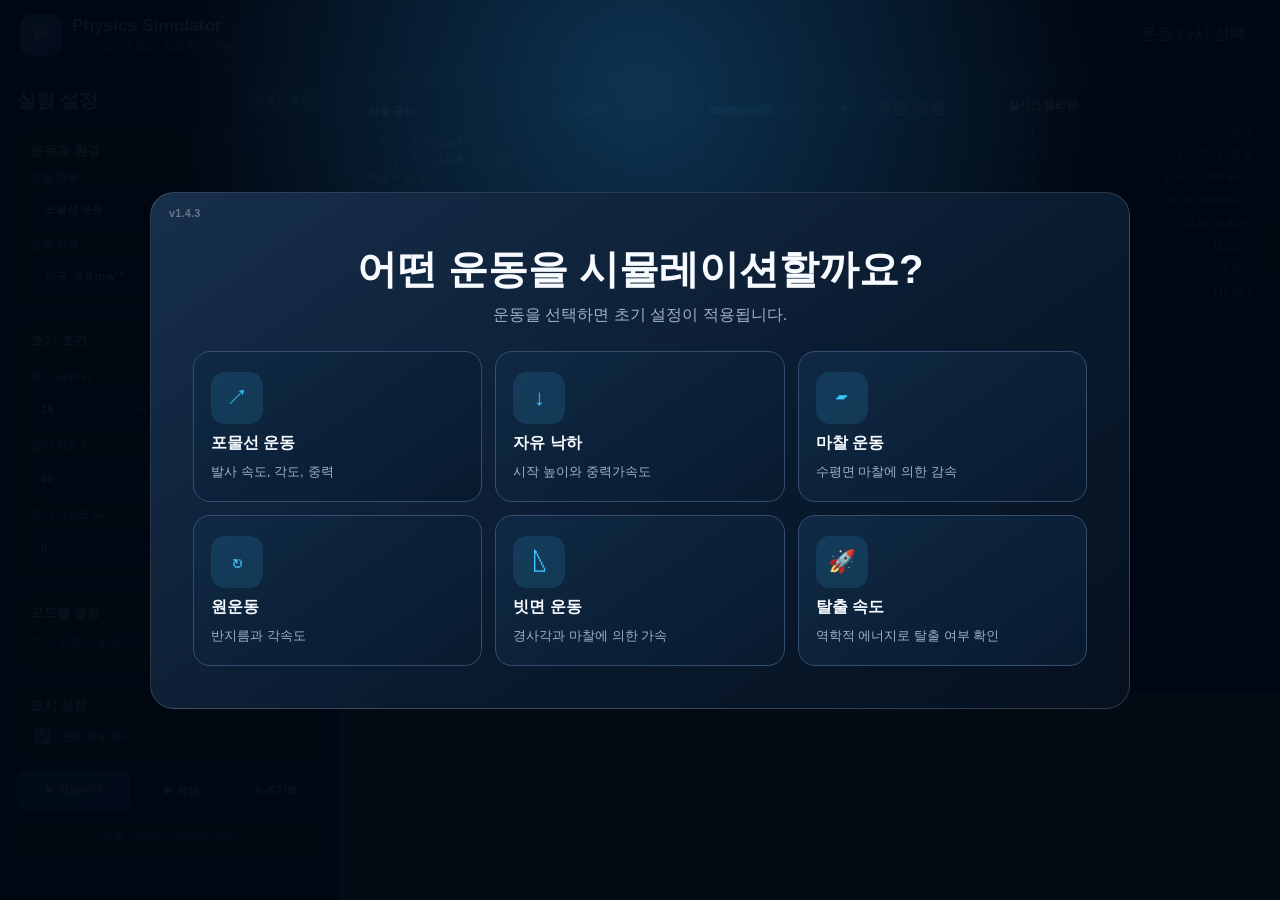
==== index .html @ 8edef36f "Rename index (1).html to index .html" ====
<!doctype html>

<html lang="ko">
<head>
  <meta charset="UTF-8">
  <meta name="viewport" content="width=device-width, initial-scale=1">
  <title>Physics Simulator</title>

  <style>
    :root {
      color-scheme: dark;
      --bg: #06101d;
      --panel: #0c1929;
      --panel2: #14263d;
      --border: #2f4868;
      --primary: #3bc8ff;
      --text: #f7fbff;
      --muted: #9fb1c5;
      --yellow: #ffda3d;
      --green: #43e6a1;
      --red: #ff667a;
    }

    * {
      box-sizing: border-box;
    }

    html,
    body {
      min-width: 320px;
      min-height: 100%;
    }

    body {
      margin: 0;
      background: var(--bg);
      color: var(--text);
      font-family:
        Pretendard,
        "Noto Sans KR",
        Arial,
        sans-serif;
    }

    button,
    input,
    select {
      font: inherit;
    }

    button {
      color: inherit;
      cursor: pointer;
    }

    header {
      min-height: 70px;
      padding: 12px 20px;
      display: flex;
      align-items: center;
      justify-content: space-between;
      gap: 14px;
      border-bottom: 1px solid var(--border);
      background: #081523;
    }

    .brand {
      display: flex;
      align-items: center;
      gap: 10px;
    }

    .logo {
      width: 42px;
      height: 42px;
      display: grid;
      place-items: center;
      border-radius: 13px;
      background: linear-gradient(140deg, var(--primary), #5366ff);
      font-size: 1.25rem;
      font-weight: 900;
    }

    .brand h1 {
      margin: 0;
      font-size: 1.08rem;
    }

    .brand p {
      margin: 3px 0 0;
      color: var(--muted);
      font-size: 0.72rem;
    }

    .header-button,
    .tool-button,
    .action-button {
      border: 1px solid var(--border);
      border-radius: 9px;
      background: var(--panel2);
    }

    .header-button {
      min-height: 38px;
      padding: 0 13px;
    }

    button:hover {
      border-color: var(--primary);
      background: #1b3858;
    }

    .app {
      height: calc(100vh - 70px);
      min-height: 650px;
      display: grid;
      grid-template-columns: 340px minmax(0, 1fr);
    }

    aside {
      padding: 17px;
      overflow-y: auto;
      border-right: 1px solid var(--border);
      background: #091625;
    }

    .panel-title {
      display: flex;
      align-items: center;
      justify-content: space-between;
      gap: 10px;
      margin-bottom: 13px;
    }

    .panel-title h2 {
      margin: 0;
      font-size: 1.2rem;
    }

    #modeBadge {
      padding: 6px 9px;
      border: 1px solid rgb(59 200 255 / 30%);
      border-radius: 999px;
      background: rgb(59 200 255 / 12%);
      color: #83dfff;
      font-size: 0.67rem;
    }

    .control-card {
      margin-bottom: 9px;
      padding: 13px;
      border: 1px solid var(--border);
      border-radius: 12px;
      background: var(--panel);
    }

    .control-card h3 {
      margin: 0 0 10px;
      font-size: 0.82rem;
    }

    label {
      margin-top: 9px;
      display: grid;
      gap: 5px;
      color: var(--muted);
      font-size: 0.7rem;
      font-weight: 600;
    }

    input,
    select {
      width: 100%;
      height: 38px;
      padding: 0 9px;
      border: 1px solid var(--border);
      border-radius: 8px;
      outline: 0;
      background: #06121f;
      color: var(--text);
    }

    input:focus,
    select:focus {
      border-color: var(--primary);
    }

    .input-unit {
      display: grid;
      grid-template-columns: minmax(0, 1fr) auto;
      align-items: center;
      overflow: hidden;
      border: 1px solid var(--border);
      border-radius: 8px;
      background: #06121f;
    }

    .input-unit input {
      min-width: 0;
      border: 0;
      border-radius: 0;
    }

    .input-unit span {
      padding-right: 8px;
      color: #748a9f;
      font-size: 0.61rem;
      white-space: nowrap;
    }

    .two-columns {
      display: grid;
      grid-template-columns: 1fr 1fr;
      gap: 7px;
    }

    .check-label {
      display: flex;
      align-items: center;
      gap: 7px;
    }

    .check-label input {
      width: 16px;
      height: 16px;
      accent-color: var(--primary);
    }

    .mode-settings {
      display: none;
    }

    .mode-settings.active {
      display: block;
    }

    .actions {
      display: grid;
      grid-template-columns: 1.25fr 1fr 1fr;
      gap: 6px;
    }

    .action-button {
      min-height: 41px;
      font-size: 0.7rem;
      font-weight: 700;
    }

    .primary {
      border-color: #087fbe;
      background: linear-gradient(135deg, #087fbe, #176fd0);
    }

    #message {
      min-height: 37px;
      margin: 9px 0 0;
      padding: 9px;
      border-radius: 8px;
      background: rgb(255 255 255 / 4%);
      color: var(--muted);
      text-align: center;
      font-size: 0.67rem;
      line-height: 1.45;
    }

    #energyStatus {
      margin-top: 8px;
      padding: 8px;
      border-radius: 8px;
      text-align: center;
      font-size: 0.68rem;
      font-weight: 700;
      display: none;
    }

    #energyStatus.escape {
      display: block;
      color: #43e6a1;
      background: rgb(67 230 161 / 10%);
      border: 1px solid rgb(67 230 161 / 20%);
    }

    #energyStatus.bound {
      display: block;
      color: #ff667a;
      background: rgb(255 102 122 / 10%);
      border: 1px solid rgb(255 102 122 / 20%);
    }

    #energyStatus.minimum {
      display: block;
      color: #ffda3d;
      background: rgb(255 218 61 / 10%);
      border: 1px solid rgb(255 218 61 / 20%);
    }

    .simulation {
      position: relative;
      min-width: 0;
      min-height: 650px;
      overflow: hidden;
      background: #020811;
    }

    #canvas {
      position: absolute;
      inset: 0;
      display: block;
      width: 100%;
      height: 100%;
    }

    .tools {
      position: absolute;
      z-index: 5;
      top: 15px;
      left: 50%;
      padding: 5px;
      display: flex;
      gap: 5px;
      transform: translateX(-50%);
      border: 1px solid rgb(255 255 255 / 12%);
      border-radius: 11px;
      background: rgb(7 19 34 / 84%);
    }

    .tool-button {
      min-width: 37px;
      height: 34px;
      padding: 0 9px;
    }

    .tools input[type="range"] {
      width: 110px;
      height: 34px;
      padding: 0;
      accent-color: var(--primary);
      background: transparent;
      border: 0;
    }

    .overlay {
      position: absolute;
      z-index: 4;
      top: 15px;
      width: 270px;
      max-height: calc(100% - 80px);
      padding: 12px;
      overflow-y: auto;
      border: 1px solid rgb(255 255 255 / 12%);
      border-radius: 12px;
      background: rgb(5 14 27 / 80%);
      backdrop-filter: blur(9px);
    }

    .formula-card {
      left: 15px;
      color: #ffe36c;
    }

    .info-card {
      right: 15px;
    }

    .overlay-title {
      margin-bottom: 9px;
      display: flex;
      justify-content: space-between;
      align-items: center;
      gap: 8px;
      color: white;
      font-size: 0.7rem;
    }

    .overlay-title button {
      min-height: 27px;
      padding: 3px 7px;
      border: 1px solid var(--border);
      border-radius: 7px;
      background: var(--panel2);
      color: white;
      font-size: 0.61rem;
    }

    #formulaText {
      margin: 0;
      white-space: pre-wrap;
      font: 0.66rem/1.65 Consolas, monospace;
    }

    .physics-row {
      padding: 4px 0;
      display: grid;
      grid-template-columns: minmax(70px, 1fr) auto;
      gap: 8px;
      border-bottom: 1px solid rgb(255 255 255 / 6%);
      font-size: 0.65rem;
    }

    .physics-name {
      color: #a8bacd;
    }

    .physics-value {
      color: #71dcff;
      text-align: right;
      white-space: nowrap;
    }

    .energy-positive {
      color: var(--green) !important;
    }

    .energy-negative {
      color: var(--red) !important;
    }

    .energy-zero {
      color: var(--yellow) !important;
    }

    .escape-help {
      margin-top: 9px;
      padding: 9px;
      border-radius: 8px;
      background: rgb(59 200 255 / 7%);
      color: var(--muted);
      font-size: 0.64rem;
      line-height: 1.55;
    }

    .escape-help strong {
      color: #83dfff;
    }

    /* 운동 선택 모달 */

    .modal {
      position: fixed;
      z-index: 999999;
      inset: 0;
      padding: 20px;
      display: grid;
      place-items: center;
      background:
        radial-gradient(circle at 50% 10%, rgb(33 119 177 / 40%), transparent 45%),
        rgb(2 8 18 / 96%);
    }

    .modal.hidden {
      display: none;
    }

    .mode-dialog {
      position: relative;
      width: min(980px, 96vw);
      max-height: 92vh;
      padding: clamp(24px, 4vw, 42px);
      overflow-y: auto;
      border: 1px solid rgb(255 255 255 / 15%);
      border-radius: 24px;
      background: linear-gradient(145deg, #172f4b, #091a2e 60%, #06111f);
    }

    .version-badge {
      position: absolute;
      top: 14px;
      left: 18px;
      color: rgb(255 255 255 / 35%);
      font-size: 0.68rem;
      font-weight: 600;
      letter-spacing: 0.02em;
      pointer-events: none;
    }

    .mode-dialog h2 {
      margin: 7px 0 8px;
      text-align: center;
      font-size: clamp(1.6rem, 4vw, 2.5rem);
    }

    .mode-dialog > p {
      margin: 0 0 25px;
      color: var(--muted);
      text-align: center;
    }

    .mode-grid {
      display: grid;
      grid-template-columns: repeat(3, minmax(0, 1fr));
      gap: 13px;
    }

    .mode-button {
      min-height: 145px;
      padding: 20px 17px;
      display: flex;
      flex-direction: column;
      align-items: flex-start;
      justify-content: center;
      gap: 9px;
      border: 1px solid #354e6f;
      border-radius: 17px;
      background: linear-gradient(145deg, #102944, #081a2e);
      text-align: left;
    }

    .mode-button:hover {
      transform: translateY(-4px);
      border-color: var(--primary);
      background: #164569;
    }

    .mode-button span {
      width: 52px;
      height: 52px;
      display: grid;
      place-items: center;
      border-radius: 14px;
      background: rgb(59 200 255 / 13%);
      color: var(--primary);
      font-size: 1.4rem;
    }

    .mode-button small {
      color: var(--muted);
    }

    /* 공식 설명 모달 */

    .formula-dialog {
      width: min(650px, 96vw);
      max-height: 90vh;
      padding: 22px;
      overflow-y: auto;
      border: 1px solid var(--border);
      border-radius: 18px;
      background: #0b192b;
    }

    .dialog-heading {
      display: flex;
      justify-content: space-between;
      gap: 12px;
    }

    .dialog-heading h2 {
      margin: 0;
    }

    .close-button {
      width: 37px;
      height: 37px;
      border: 1px solid var(--border);
      border-radius: 9px;
      background: var(--panel2);
    }

    #formulaDescription {
      margin-top: 16px;
      color: #d7e3f1;
      line-height: 1.75;
    }

    #formulaDescription pre {
      padding: 12px;
      border-radius: 9px;
      background: #06121f;
      color: #ffe36c;
      white-space: pre-wrap;
    }

    @media (max-width: 850px) {
      .app {
        grid-template-columns: 300px minmax(0, 1fr);
      }

      .overlay {
        width: 215px;
      }
    }

    @media (max-width: 700px) {
      body {
        overflow: auto;
      }

      .app {
        height: auto;
        display: flex;
        flex-direction: column;
      }

      .simulation {
        order: 1;
        height: 62vh;
        min-height: 500px;
      }

      aside {
        order: 2;
        overflow: visible;
        border-top: 1px solid var(--border);
        border-right: 0;
      }

      .overlay {
        top: auto;
        bottom: 8px;
        width: calc(50% - 10px);
        max-height: 180px;
        padding: 8px;
      }

      .formula-card {
        left: 5px;
      }

      .info-card {
        right: 5px;
      }

      .mode-grid {
        grid-template-columns: 1fr 1fr;
        gap: 8px;
      }

      .mode-button {
        min-height: 120px;
      }
    }
  </style>


<script>
/* v1.4.2.1: keep escape-velocity initial speed controls synchronized with the simulation */
(function () {
  function syncEscapeInitialSpeed() {
    const selectors = [
      '#escapeInitialSpeed', '#initialSpeed', '#escape-speed',
      '[name="escapeInitialSpeed"]', '[name="initialSpeed"]'
    ];
    let el = null;
    for (const s of selectors) {
      el = document.querySelector(s);
      if (el) break;
    }
    if (!el) return;

    const value = Number(el.value);
    if (!Number.isFinite(value)) return;

    // Update common global/state variable names used by the simulator.
    if (typeof window.initialSpeed !== 'undefined') window.initialSpeed = value;
    if (typeof window.escapeInitialSpeed !== 'undefined') window.escapeInitialSpeed = value;
    if (typeof window.v0 !== 'undefined') window.v0 = value;
    if (typeof window.initialVelocity !== 'undefined') window.initialVelocity = value;

    // Update matching output labels.
    document.querySelectorAll(
      '#escapeInitialSpeedValue, #initialSpeedValue, [data-for="escapeInitialSpeed"], [data-for="initialSpeed"]'
    ).forEach(out => out.textContent = value);
  }

  document.addEventListener('DOMContentLoaded', function () {
    document.querySelectorAll(
      '#escapeInitialSpeed, #initialSpeed, #escape-speed, [name="escapeInitialSpeed"], [name="initialSpeed"]'
    ).forEach(el => {
      el.addEventListener('input', syncEscapeInitialSpeed);
      el.addEventListener('change', syncEscapeInitialSpeed);
    });
    syncEscapeInitialSpeed();
  });
})();
</script>

</head>

<body>

  <!-- 운동 선택 -->

  <div id="modeModal" class="modal">
    <section class="mode-dialog">
      <span class="version-badge">v1.4.3</span>


  <h2>어떤 운동을 시뮬레이션할까요?</h2>
  <p>운동을 선택하면 초기 설정이 적용됩니다.</p>

  <div class="mode-grid">
    <button class="mode-button" type="button" data-mode="projectile">
      <span>↗</span>
      <strong>포물선 운동</strong>
      <small>발사 속도, 각도, 중력</small>
    </button>

    <button class="mode-button" type="button" data-mode="freefall">
      <span>↓</span>
      <strong>자유 낙하</strong>
      <small>시작 높이와 중력가속도</small>
    </button>

    <button class="mode-button" type="button" data-mode="friction">
      <span>▰</span>
      <strong>마찰 운동</strong>
      <small>수평면 마찰에 의한 감속</small>
    </button>

    <button class="mode-button" type="button" data-mode="circular">
      <span>↻</span>
      <strong>원운동</strong>
      <small>반지름과 각속도</small>
    </button>

    <button class="mode-button" type="button" data-mode="incline">
      <span>◺</span>
      <strong>빗면 운동</strong>
      <small>경사각과 마찰에 의한 가속</small>
    </button>

    <button class="mode-button" type="button" data-mode="escape">
      <span>🚀</span>
      <strong>탈출 속도</strong>
      <small>역학적 에너지로 탈출 여부 확인</small>
    </button>
  </div>
</section>


  </div>

  <!-- 공식 설명 -->

  <div id="formulaModal" class="modal hidden">
    <section class="formula-dialog">
      <div class="dialog-heading">
        <h2 id="formulaTitle">공식 설명</h2>
        <button id="closeFormula" class="close-button" type="button">×</button>
      </div>


  <div id="formulaDescription"></div>
</section>


  </div>

  <header>
    <div class="brand">
      <div class="logo">P</div>
      <div>
        <h1>Physics Simulator</h1>
        <p>인터랙티브 물리 실험실 · v1.4.3</p>
      </div>
    </div>


<button id="openMode" class="header-button" type="button">
  운동 다시 선택
</button>


  </header>

  <main class="app">


<aside>

  <div class="panel-title">
    <h2>실험 설정</h2>
    <span id="modeBadge">포물선 운동</span>
  </div>

  <!-- 운동과 환경 -->
  <section class="control-card">
    <h3>운동과 환경</h3>

    <label>
      운동 종류
      <select id="mode">
        <option value="projectile">포물선 운동</option>
        <option value="freefall">자유 낙하</option>
        <option value="friction">마찰 운동</option>
        <option value="circular">원운동</option>
        <option value="incline">빗면 운동</option>
        <option value="escape">탈출 속도</option>
      </select>
    </label>

    <label>
      중력 환경
      <select id="gravity">
        <option value="9.8">지구 · 9.8 m·s⁻²</option>
        <option value="1.62">달 · 1.62 m·s⁻²</option>
        <option value="3.72">화성 · 3.72 m·s⁻²</option>
        <option value="0">무중력 · 0 m·s⁻²</option>
      </select>
    </label>
  </section>

  <!-- 초기 조건 -->
  <section class="control-card">
    <h3>초기 조건</h3>

    <div class="two-columns">

      <label>
        초기 속력 v₀
        <div class="input-unit">
          <input id="speed" type="number" value="15" step="0.1">
          <span>m·s⁻¹</span>
        </div>
      </label>

      <label>
        질량 m
        <div class="input-unit">
          <input id="mass" type="number" value="1" min="0.01" step="0.1">
          <span>kg</span>
        </div>
      </label>

    </div>

    <label>
      발사 각도 θ
      <div class="input-unit">
        <input id="angle" type="number" value="60" step="1">
        <span>°</span>
      </div>
    </label>

    <div class="two-columns">

      <label>
        추가 가속도 aₓ
        <div class="input-unit">
          <input id="accelerationX" type="number" value="0" step="0.1">
          <span>m·s⁻²</span>
        </div>
      </label>

      <label>
        추가 가속도 aᵧ
        <div class="input-unit">
          <input id="accelerationY" type="number" value="0" step="0.1">
          <span>m·s⁻²</span>
        </div>
      </label>

    </div>
  </section>

  <!-- 모드별 설정 -->
  <section class="control-card">
    <h3>모드별 설정</h3>

    <div id="freefallSettings" class="mode-settings">

      <label>
        시작 높이 h₀
        <div class="input-unit">
          <input id="freefallHeight" type="number" value="25" min="1" step="1">
          <span>m</span>
        </div>
      </label>

    </div>

    <div id="frictionSettings" class="mode-settings">

      <label>
        운동마찰계수 μₖ
        <input id="frictionCoefficient" type="number" value="0.3" min="0" step="0.01">
      </label>

    </div>

    <div id="circularSettings" class="mode-settings">

      <label>
        반지름 r
        <div class="input-unit">
          <input id="radius" type="number" value="10" min="1" step="0.5">
          <span>m</span>
        </div>
      </label>

      <label>
        각속도 ω
        <div class="input-unit">
          <input id="angularVelocity" type="number" value="1" step="0.1">
          <span>rad·s⁻¹</span>
        </div>
      </label>

    </div>

    <div id="inclineSettings" class="mode-settings">

      <label>
        경사각 φ
        <div class="input-unit">
          <input id="inclineAngle" type="number" value="30" min="0" max="89" step="1">
          <span>°</span>
        </div>
      </label>

      <label>
        정지/운동마찰계수 μ
        <input id="inclineFriction" type="number" value="0.2" min="0" step="0.01">
      </label>

    </div>

    <div id="escapeSettings" class="mode-settings">

      <label>
        표면 중력가속도 g₀
        <div class="input-unit">
          <input id="planetGravity" type="number" value="9.8" min="0.01" step="0.1">
          <span>m·s⁻²</span>
        </div>
      </label>

      <label>
        천체 반지름 R
        <div class="input-unit">
          <input id="planetRadius" type="number" value="35" min="1" step="0.5">
          <span>m</span>
        </div>
      </label>

      <label class="check-label">
        <input id="useEscapeSpeed" type="checkbox" checked>
        계산된 탈출 속도로 발사
      </label>

      <label>
        시점
        <select id="escapeView">
          <option value="planet">행성 고정 (물체가 움직입니다)</option>
          <option value="object">물체 고정 (행성이 움직입니다)</option>
        </select>
      </label>

      <div class="escape-help">
        <strong>탈출 조건</strong><br>
        E = K + U<br>
        E &gt; 0 : 탈출<br>
        E = 0 : 최소 탈출 조건<br>
        E &lt; 0 : 다시 행성으로 낙하
      </div>

    </div>

    <p id="noExtraSettings" style="color:var(--muted);font-size:.72rem;">
      추가 설정이 필요하지 않습니다.
    </p>
  </section>

  <!-- 에너지 상태 -->
  <div id="energyStatus"></div>

  <!-- 표시 설정 -->
  <section class="control-card">
    <h3>표시 설정</h3>

    <label class="check-label">
      <input id="showTrail" type="checkbox" checked>
      운동 경로 표시
    </label>
  </section>

  <!-- 버튼 -->
  <div class="actions">

    <button id="start" class="action-button primary" type="button">
      ▶ 처음부터
    </button>

    <button id="playPause" class="action-button" type="button">
      ▶ 재생
    </button>

    <button id="reset" class="action-button" type="button">
      ↻ 초기화
    </button>

  </div>

  <p id="message">
    운동을 선택하고 실행해 주세요.
  </p>

</aside>

<!-- 시뮬레이션 -->
<section id="simulation" class="simulation">

  <canvas id="canvas"></canvas>

  <div class="tools">

    <button id="zoomOut" class="tool-button" type="button">
      −
    </button>

    <input
      id="zoomSlider"
      type="range"
      min="0"
      max="100"
      value="50"
      step="0.1"
    >

    <button id="zoomIn" class="tool-button" type="button">
      ＋
    </button>

    <button id="fitView" class="tool-button" type="button">
      화면 맞춤
    </button>

  </div>

  <div class="overlay formula-card">

    <div class="overlay-title">
      <strong>적용 공식</strong>

      <button id="showFormula" type="button">
        공식 설명
      </button>
    </div>

    <pre id="formulaText"></pre>

  </div>

  <div class="overlay info-card">

    <div class="overlay-title">
      <strong>실시간 물리량</strong>
    </div>

    <div id="physicsInfo"></div>

  </div>

</section>


  </main>

  <script>
    "use strict";

    const MODES = {

      projectile: {
        name: "포물선 운동",
        speed: 15,
        angle: 60,

        formula:
`x = x₀ + v₀cosθ·t
y = y₀ + v₀sinθ·t − ½gt²
F⃗g = m g⃗`,

        explanation:
          "수평 방향에는 사용자가 추가한 가속도 aₓ가 작용하고, " +
          "수직 방향에는 중력가속도 −g와 추가 가속도 aᵧ가 작용합니다."
      },

      freefall: {
        name: "자유 낙하",
        speed: 0,
        angle: 270,

        formula:
`vᵧ = v₀ᵧ − gt
y = y₀ + v₀ᵧt − ½gt²`,

        explanation:
          "물체가 중력의 영향으로 수직 낙하합니다. " +
          "공기저항을 무시하면 질량과 관계없이 같은 중력가속도를 갖습니다."
      },

      friction: {
        name: "마찰 운동",
        speed: 15,
        angle: 0,

        formula:
`fₖ = μₖN = μₖmg
aₓ = −μₖg·sgn(vₓ)`,

        explanation:
          "운동마찰력은 수직항력 N에 비례하며 물체의 운동 방향과 반대로 작용합니다."
      },

      circular: {
        name: "원운동",
        speed: 10,
        angle: 0,

        formula:
`v = rω
a꜀ = rω² = v²/r
F꜀ = mrω²`,

        explanation:
          "속력은 일정하지만 속도 방향이 계속 변하므로 " +
          "원의 중심을 향하는 구심가속도와 구심력이 존재합니다."
      },

      incline: {
        name: "빗면 운동",
        speed: 0,
        angle: 0,

        formula:
`a = g sinφ − μg cosφ
N = mg cosφ
fₖ = μN`,

        explanation:
          "빗면에 놓인 물체는 중력의 빗면 방향 성분에 의해 가속되고, " +
          "마찰력은 운동 방향과 반대로 작용합니다."
      },

      escape: {
        name: "탈출 속도",
        speed: 26.19,
        angle: 90,

        formula:
`v_escape = √(2g₀R)
U = −GMm/r
E = K + U

E > 0  → 탈출
E = 0  → 최소 탈출
E < 0  → 탈출 불가`,

        explanation:
          "탈출 여부는 역학적 에너지 E = K + U로 판단합니다. " +
          "천체 표면에서 U = −g₀Rm이고, " +
          "탈출 속도는 E = 0이 되는 최소 속력입니다. " +
          "따라서 발사 속력이 탈출 속도보다 작으면 E < 0이 되어 " +
          "물체는 최고점에 도달한 뒤 다시 천체로 떨어집니다."
      }

    };

    const get = (id) => document.getElementById(id);

    const modeModal = get("modeModal");
    const formulaModal = get("formulaModal");

    const modeSelect = get("mode");
    const modeBadge = get("modeBadge");

    const speedInput = get("speed");
    const massInput = get("mass");
    const angleInput = get("angle");

    const accelerationXInput = get("accelerationX");
    const accelerationYInput = get("accelerationY");

    const gravitySelect = get("gravity");

    const freefallHeightInput = get("freefallHeight");
    const frictionInput = get("frictionCoefficient");

    const radiusInput = get("radius");
    const angularVelocityInput = get("angularVelocity");

    const inclineAngleInput = get("inclineAngle");
    const inclineFrictionInput = get("inclineFriction");

    const planetGravityInput = get("planetGravity");
    const planetRadiusInput = get("planetRadius");

    const useEscapeSpeedInput = get("useEscapeSpeed");
    const escapeViewSelect = get("escapeView");

    const zoomSlider = get("zoomSlider");
    const showTrailInput = get("showTrail");

    const startButton = get("start");
    const playPauseButton = get("playPause");
    const resetButton = get("reset");

    const message = get("message");
    const energyStatus = get("energyStatus");

    const formulaText = get("formulaText");
    const physicsInfo = get("physicsInfo");

    const simulation = get("simulation");
    const canvas = get("canvas");
    const context = canvas.getContext("2d");

    let running = false;

    let elapsed = 0;

    let x = 0;
    let y = 0;

    let velocityX = 0;
    let velocityY = 0;

    let accelerationX = 0;
    let accelerationY = 0;

    let circularAngle = 0;

    let trail = [];

    let zoom = 1;

    let cameraX = 0;
    let cameraY = 0;

    let previousTime = performance.now();

    let inclineDistance = 0;
    let inclineVelocity = 0;

    const MIN_ZOOM = 0.02;
    const MAX_ZOOM = 50;

    const ENERGY_EPSILON = 0.05;

    // 탈출 판정의 기준이 되는 초기 역학적 에너지.
    // 수치 적분 오차 때문에 E<0 물체가 장시간 후 E>0으로
    // 잘못 판정되는 것을 막습니다.
    let escapeInitialEnergy = null;


    function numberValue(input, fallback = 0) {
      const value = Number(input.value);

      return Number.isFinite(value)
        ? value
        : fallback;
    }


    function currentMode() {
      return MODES[modeSelect.value];
    }


    /*
      탈출 속도

      v_escape = √(2g₀R)
    */
    function computeEscapeSpeed() {

      const surfaceGravity =
        Math.max(
          numberValue(planetGravityInput, 9.8),
          0.0001
        );

      const planetRadius =
        Math.max(
          numberValue(planetRadiusInput, 35),
          1
        );

      return Math.sqrt(
        2 * surfaceGravity * planetRadius
      );
    }


    /*
      탈출 모드의 중력 퍼텐셜 에너지

      GM = g₀R²

      U = -GMm/r

        = -g₀R²m/r
    */
    function computeEscapePotentialEnergy() {

      const mass =
        Math.max(
          numberValue(massInput, 1),
          0.01
        );

      const surfaceGravity =
        Math.max(
          numberValue(planetGravityInput, 9.8),
          0.0001
        );

      const planetRadius =
        Math.max(
          numberValue(planetRadiusInput, 35),
          1
        );

      const distanceFromCenter =
        Math.max(
          Math.hypot(x, y),
          0.0001
        );

      return (
        -surfaceGravity *
        planetRadius *
        planetRadius *
        mass /
        distanceFromCenter
      );
    }


    /*
      탈출 모드의 역학적 에너지

      E = K + U
    */
    function computeEscapeMechanicalEnergy() {

      const mass =
        Math.max(
          numberValue(massInput, 1),
          0.01
        );

      const speed =
        Math.hypot(
          velocityX,
          velocityY
        );

      const kineticEnergy =
        0.5 * mass * speed * speed;

      const potentialEnergy =
        computeEscapePotentialEnergy();

      return kineticEnergy + potentialEnergy;
    }


    function updateEnergyStatus() {

      if (modeSelect.value !== "escape") {

        energyStatus.className = "";
        energyStatus.textContent = "";

        return;
      }

      const energy =
        computeEscapeMechanicalEnergy();

      if (energy > ENERGY_EPSILON) {

        energyStatus.className = "escape";

        energyStatus.textContent =
          "E > 0 · 탈출 가능";

      } else if (energy < -ENERGY_EPSILON) {

        energyStatus.className = "bound";

        energyStatus.textContent =
          "E < 0 · 중력에 묶임";

      } else {

        energyStatus.className = "minimum";

        energyStatus.textContent =
          "E ≈ 0 · 최소 탈출 조건";
      }
    }


    function updateModeInterface() {

      const mode = modeSelect.value;
      const data = currentMode();

      modeBadge.textContent = data.name;

      formulaText.textContent = data.formula;

      get("freefallSettings")
        .classList
        .toggle(
          "active",
          mode === "freefall"
        );

      get("frictionSettings")
        .classList
        .toggle(
          "active",
          mode === "friction"
        );

      get("circularSettings")
        .classList
        .toggle(
          "active",
          mode === "circular"
        );

      get("inclineSettings")
        .classList
        .toggle(
          "active",
          mode === "incline"
        );

      get("escapeSettings")
        .classList
        .toggle(
          "active",
          mode === "escape"
        );

      get("noExtraSettings").style.display =
        mode === "projectile"
          ? "block"
          : "none";

      updateEnergyStatus();
    }


    function selectMode(mode) {

      if (!MODES[mode]) {
        return;
      }

      modeSelect.value = mode;

      speedInput.value =
        MODES[mode].speed;

      angleInput.value =
        MODES[mode].angle;

      updateModeInterface();

      resetSimulation(true);

      modeModal.classList.add("hidden");

      message.textContent =
        `${MODES[mode].name} 모드가 선택되었습니다.`;
    }


    function resizeCanvas() {

      const rectangle =
        simulation.getBoundingClientRect();

      const ratio =
        Math.min(
          window.devicePixelRatio || 1,
          2
        );

      canvas.width =
        Math.max(
          1,
          Math.round(rectangle.width * ratio)
        );

      canvas.height =
        Math.max(
          1,
          Math.round(rectangle.height * ratio)
        );

      canvas.style.width =
        `${rectangle.width}px`;

      canvas.style.height =
        `${rectangle.height}px`;

      context.setTransform(
        ratio,
        0,
        0,
        ratio,
        0,
        0
      );
    }


    function autoFitEscapeZoom() {

      const planetRadius =
        Math.max(
          numberValue(planetRadiusInput, 35),
          1
        );

      const baseScale =
        Math.max(
          5,
          simulation.clientWidth / 80
        );

      const desiredScreenRadius =
        Math.min(
          simulation.clientWidth,
          simulation.clientHeight
        ) * 0.32;

      return Math.min(
        Math.max(
          desiredScreenRadius /
          (planetRadius * baseScale),
          MIN_ZOOM
        ),
        MAX_ZOOM
      );
    }


    function setZoom(nextZoom) {

      zoom =
        Math.min(
          Math.max(
            nextZoom,
            MIN_ZOOM
          ),
          MAX_ZOOM
        );

      const t =
        Math.log(
          zoom / MIN_ZOOM
        ) /
        Math.log(
          MAX_ZOOM / MIN_ZOOM
        );

      zoomSlider.value =
        (
          Math.min(
            Math.max(t, 0),
            1
          ) * 100
        ).toFixed(1);
    }


    function updateCamera() {

      const mode =
        modeSelect.value;

      if (
        mode === "escape" &&
        escapeViewSelect.value === "object"
      ) {

        cameraX = x;
        cameraY = y;

      } else {

        cameraX = 0;
        cameraY = 0;
      }
    }


    function resetSimulation(resetZoom = false) {

      running = false;

      elapsed = 0;

      trail = [];

      const mode =
        modeSelect.value;

      if (mode !== "escape") {
        escapeInitialEnergy = null;
      }

      const speed =
        numberValue(speedInput);

      const angle =
        numberValue(angleInput) *
        Math.PI / 180;

      x = -20;
      y = 1;

      velocityX =
        speed * Math.cos(angle);

      velocityY =
        speed * Math.sin(angle);

      accelerationX =
        numberValue(
          accelerationXInput
        );

      accelerationY =
        numberValue(
          accelerationYInput
        ) -
        numberValue(
          gravitySelect,
          9.8
        );


      /* 자유 낙하 */

      if (mode === "freefall") {

        x = 0;

        y =
          numberValue(
            freefallHeightInput,
            25
          );

        velocityX = 0;

        velocityY =
          -Math.abs(speed);
      }


      /* 마찰 운동 */

      if (mode === "friction") {

        x = -20;
        y = 1;

        velocityY = 0;

        accelerationY = 0;
      }


      /* 원운동 */

      if (mode === "circular") {

        const radius =
          Math.max(
            numberValue(
              radiusInput,
              10
            ),
            1
          );

        circularAngle = 0;

        x = radius;
        y = 8;
      }


      /* 빗면 */

      if (mode === "incline") {

        inclineDistance = 0;

        inclineVelocity = 0;

        x = 0;
        y = 0;
      }


      /*
        탈출 속도

        여기서 체크박스가 켜져 있으면
        자동으로 v_escape를 넣습니다.

        체크박스를 끄면 사용자가 입력한
        속도를 그대로 사용합니다.
      */

      if (mode === "escape") {

        const planetRadius =
          Math.max(
            numberValue(
              planetRadiusInput,
              35
            ),
            1
          );

        x = 0;
        y = planetRadius;

        const escapeSpeed =
          computeEscapeSpeed();

        if (
          useEscapeSpeedInput.checked
        ) {

          speedInput.value =
            escapeSpeed.toFixed(2);
        }

        const currentSpeed =
          numberValue(
            speedInput,
            escapeSpeed
          );

        const launchAngle =
          numberValue(
            angleInput,
            90
          ) *
          Math.PI / 180;

        velocityX =
          currentSpeed *
          Math.cos(launchAngle);

        velocityY =
          currentSpeed *
          Math.sin(launchAngle);

        /*
          초기 에너지에 따른 상태 표시
        */

        escapeInitialEnergy =
          computeEscapeMechanicalEnergy();

        const energy =
          escapeInitialEnergy;

        if (energy > ENERGY_EPSILON) {

          message.textContent =
            "E > 0 : 물체가 탈출합니다.";

        } else if (
          energy < -ENERGY_EPSILON
        ) {

          message.textContent =
            "E < 0 : 물체가 다시 행성으로 떨어집니다.";

        } else {

          message.textContent =
            "E ≈ 0 : 최소 탈출 조건입니다.";
        }
      }


      if (resetZoom) {

        setZoom(
          mode === "escape"
            ? autoFitEscapeZoom()
            : 1
        );
      }

      playPauseButton.textContent =
        "▶ 재생";

      updatePhysicsInfo();

      draw();
    }


    function update(deltaTime) {

      const mode =
        modeSelect.value;

      const gravity =
        numberValue(
          gravitySelect,
          9.8
        );


      /* =========================
         원운동
         ========================= */

      if (mode === "circular") {

        const radius =
          Math.max(
            numberValue(
              radiusInput,
              10
            ),
            1
          );

        const omega =
          numberValue(
            angularVelocityInput,
            1
          );

        circularAngle +=
          omega * deltaTime;

        x =
          radius *
          Math.cos(circularAngle);

        y =
          8 +
          radius *
          Math.sin(circularAngle);

        velocityX =
          -radius *
          omega *
          Math.sin(circularAngle);

        velocityY =
          radius *
          omega *
          Math.cos(circularAngle);

        accelerationX =
          -radius *
          omega *
          omega *
          Math.cos(circularAngle);

        accelerationY =
          -radius *
          omega *
          omega *
          Math.sin(circularAngle);


      /*
        =========================
        빗면 운동
        =========================
      */

      } else if (mode === "incline") {

        const inclineAngle =
          Math.max(
            0,
            Math.min(
              89,
              numberValue(
                inclineAngleInput,
                30
              )
            )
          ) *
          Math.PI / 180;

        const frictionCoefficient =
          Math.max(
            numberValue(
              inclineFrictionInput,
              0.2
            ),
            0
          );

        const gravityComponent =
          gravity *
          Math.sin(inclineAngle);

        const normalForceComponent =
          gravity *
          Math.cos(inclineAngle);

        let frictionAcceleration =
          frictionCoefficient *
          normalForceComponent;

        if (
          Math.abs(inclineVelocity) <
          0.0005
        ) {

          if (
            gravityComponent <=
            frictionAcceleration
          ) {

            inclineVelocity = 0;

            frictionAcceleration =
              gravityComponent;

          } else {

            frictionAcceleration =
              frictionCoefficient *
              normalForceComponent;
          }

        } else {

          frictionAcceleration =
            Math.sign(inclineVelocity) *
            frictionCoefficient *
            normalForceComponent;
        }

        const inclineAcceleration =
          gravityComponent -
          frictionAcceleration;

        inclineVelocity +=
          inclineAcceleration *
          deltaTime;

        inclineDistance +=
          inclineVelocity *
          deltaTime;

        if (inclineDistance < 0) {

          inclineDistance = 0;

          inclineVelocity = 0;
        }

        x =
          inclineDistance *
          Math.cos(inclineAngle);

        y =
          Math.max(
            numberValue(
              radiusInput,
              10
            ),
            10
          ) -
          inclineDistance *
          Math.sin(inclineAngle);

        velocityX =
          inclineVelocity *
          Math.cos(inclineAngle);

        velocityY =
          -inclineVelocity *
          Math.sin(inclineAngle);

        accelerationX =
          inclineAcceleration *
          Math.cos(inclineAngle);

        accelerationY =
          -inclineAcceleration *
          Math.sin(inclineAngle);

        if (
          inclineDistance > 0 &&
          y <= 0.01
        ) {

          running = false;

          playPauseButton.textContent =
            "▶ 재생";

          message.textContent =
            "물체가 빗면 끝에 도달했습니다.";
        }


      /*
        =========================
        탈출 속도
        =========================
      */

      } else if (mode === "escape") {

        const surfaceGravity =
          Math.max(
            numberValue(
              planetGravityInput,
              9.8
            ),
            0.0001
          );

        const planetRadius =
          Math.max(
            numberValue(
              planetRadiusInput,
              35
            ),
            1
          );

        const distanceFromCenter =
          Math.max(
            Math.hypot(x, y),
            0.01
          );

        /*
          g(r) = g₀R²/r²
        */

        const gravitationalAcceleration =
          surfaceGravity *
          planetRadius *
          planetRadius /
          (
            distanceFromCenter *
            distanceFromCenter
          );

        /*
          중력 방향은 항상
          행성 중심 방향
        */

        accelerationX =
          -gravitationalAcceleration *
          (
            x /
            distanceFromCenter
          );

        accelerationY =
          -gravitationalAcceleration *
          (
            y /
            distanceFromCenter
          );

        // Velocity Verlet:
        // 단순 Euler 적분은 장시간 시뮬레이션에서 에너지를 인위적으로
        // 증가시켜 탈출 불가(v0 < v_escape) 물체가 탈출하는 문제가 생길 수 있습니다.
        const oldAccelerationX = accelerationX;
        const oldAccelerationY = accelerationY;

        x +=
          velocityX * deltaTime +
          0.5 * oldAccelerationX * deltaTime * deltaTime;

        y +=
          velocityY * deltaTime +
          0.5 * oldAccelerationY * deltaTime * deltaTime;

        const newDistanceForAcceleration =
          Math.max(Math.hypot(x, y), 0.01);

        const newGravitationalAcceleration =
          surfaceGravity *
          planetRadius *
          planetRadius /
          (
            newDistanceForAcceleration *
            newDistanceForAcceleration
          );

        const newAccelerationX =
          -newGravitationalAcceleration *
          (x / newDistanceForAcceleration);

        const newAccelerationY =
          -newGravitationalAcceleration *
          (y / newDistanceForAcceleration);

        velocityX +=
          0.5 *
          (oldAccelerationX + newAccelerationX) *
          deltaTime;

        velocityY +=
          0.5 *
          (oldAccelerationY + newAccelerationY) *
          deltaTime;

        accelerationX = newAccelerationX;
        accelerationY = newAccelerationY;


        /*
          행성 표면과 충돌
        */

        const newDistance =
          Math.max(
            Math.hypot(x, y),
            0.0001
          );

        if (
          newDistance <
          planetRadius
        ) {

          const pushOut =
            planetRadius /
            newDistance;

          x *= pushOut;
          y *= pushOut;

          velocityX = 0;
          velocityY = 0;

          running = false;

          playPauseButton.textContent =
            "▶ 재생";

          message.textContent =
            "E < 0 : 물체가 행성 표면으로 돌아왔습니다.";
        }


        /*
          역학적 에너지에 따른
          실시간 상태 표시
        */

        updateEnergyStatus();


      /*
        =========================
        일반 운동
        =========================
      */

      } else {

        accelerationX =
          numberValue(
            accelerationXInput
          );

        accelerationY =
          numberValue(
            accelerationYInput
          );

        if (
          mode === "projectile" ||
          mode === "freefall"
        ) {

          accelerationY -= gravity;
        }

        if (mode === "friction") {

          const coefficient =
            Math.max(
              numberValue(
                frictionInput,
                0.3
              ),
              0
            );

          if (
            Math.abs(velocityX) >
            0.001
          ) {

            accelerationX -=
              Math.sign(velocityX) *
              coefficient *
              gravity;
          }

          accelerationY = 0;
        }

        const oldVelocityX =
          velocityX;

        velocityX +=
          accelerationX *
          deltaTime;

        velocityY +=
          accelerationY *
          deltaTime;

        if (
          mode === "friction" &&
          oldVelocityX !== 0 &&
          Math.sign(oldVelocityX) !==
            Math.sign(velocityX)
        ) {

          velocityX = 0;
        }

        x +=
          velocityX *
          deltaTime;

        y +=
          velocityY *
          deltaTime;


        /*
          지면 충돌
        */

        if (y < 1) {

          y = 1;

          if (mode === "projectile") {

            velocityY *= -0.5;

            if (
              Math.abs(velocityY) <
              0.08
            ) {

              velocityY = 0;
            }

          } else {

            velocityY = 0;

            running = false;

            playPauseButton.textContent =
              "▶ 재생";

            message.textContent =
              "물체가 바닥에 도달해 일시정지했습니다.";
          }
        }


        /*
          마찰로 정지
        */

        if (
          mode === "friction" &&
          Math.abs(velocityX) <
            0.001
        ) {

          velocityX = 0;

          running = false;

          playPauseButton.textContent =
            "▶ 재생";

          message.textContent =
            "마찰력으로 물체가 정지했습니다.";
        }
      }


      elapsed += deltaTime;


      if (showTrailInput.checked) {

        trail.push({
          x,
          y
        });

        if (trail.length > 1500) {
          trail.shift();
        }
      }


      updatePhysicsInfo();


      /*
        화면 밖으로 나간 경우
      */

      const cameraFollowsObject =
        mode === "escape" &&
        escapeViewSelect.value === "object";

      if (!cameraFollowsObject) {

        const screenPoint =
          worldToScreen(x, y);

        if (
          screenPoint.x < -60 ||
          screenPoint.x >
            simulation.clientWidth + 60 ||
          screenPoint.y < -60 ||
          screenPoint.y >
            simulation.clientHeight + 60
        ) {

          /*
            탈출 모드에서 E > 0이면
            화면 밖으로 나간 것이
            곧 탈출 성공을 의미합니다.
          */

          if (mode === "escape") {

            const energy =
              computeEscapeMechanicalEnergy();

            if (
              escapeInitialEnergy !== null &&
              escapeInitialEnergy >
              ENERGY_EPSILON
            ) {

              running = false;

              playPauseButton.textContent =
                "▶ 재생";

              message.textContent =
                "E > 0 : 물체가 중력을 벗어나 탈출했습니다.";
            }

          } else {

            running = false;

            playPauseButton.textContent =
              "▶ 재생";

            message.textContent =
              "물체가 화면 밖으로 이동해 일시정지했습니다. 화면을 축소하세요.";
          }
        }
      }
    }


    function worldToScreen(
      worldX,
      worldY
    ) {

      const scale =
        Math.max(
          5,
          simulation.clientWidth / 80
        ) *
        zoom;

      const verticalAnchor =
        modeSelect.value === "escape"
          ? 0.5
          : 0.75;

      return {

        x:
          simulation.clientWidth / 2 +
          (
            worldX - cameraX
          ) *
          scale,

        y:
          simulation.clientHeight *
          verticalAnchor -
          (
            worldY - cameraY
          ) *
          scale
      };
    }


    function drawBall(
      screenX,
      screenY,
      radius
    ) {

      context.beginPath();

      context.arc(
        screenX,
        screenY,
        radius,
        0,
        Math.PI * 2
      );

      context.fillStyle =
        "#ffda3d";

      context.fill();

      context.strokeStyle =
        "#ffffff";

      context.lineWidth = 2;

      context.stroke();
    }


    function draw() {

      const width =
        simulation.clientWidth;

      const height =
        simulation.clientHeight;

      const mode =
        modeSelect.value;

      updateCamera();

      context.clearRect(
        0,
        0,
        width,
        height
      );


      /*
        배경
      */

      const background =
        context.createLinearGradient(
          0,
          0,
          0,
          height
        );

      background.addColorStop(
        0,
        "#0a1d35"
      );

      background.addColorStop(
        1,
        "#020811"
      );

      context.fillStyle =
        background;

      context.fillRect(
        0,
        0,
        width,
        height
      );


      /*
        일반 지면
      */

      if (
        mode !== "circular" &&
        mode !== "incline" &&
        mode !== "escape"
      ) {

        const ground =
          worldToScreen(0, 0);

        context.fillStyle =
          "#5e6873";

        context.fillRect(
          0,
          ground.y,
          width,
          height - ground.y
        );
      }


      /*
        원운동
      */

      if (mode === "circular") {

        const radius =
          Math.max(
            numberValue(
              radiusInput,
              10
            ),
            1
          );

        const center =
          worldToScreen(0, 8);

        const circleRadius =
          radius *
          Math.max(
            5,
            width / 80
          ) *
          zoom;

        context.beginPath();

        context.arc(
          center.x,
          center.y,
          circleRadius,
          0,
          Math.PI * 2
        );

        context.strokeStyle =
          "rgba(79,156,214,0.8)";

        context.lineWidth = 2;

        context.stroke();
      }


      /*
        빗면
      */

      if (mode === "incline") {

        const inclineAngle =
          Math.max(
            0,
            Math.min(
              89,
              numberValue(
                inclineAngleInput,
                30
              )
            )
          ) *
          Math.PI / 180;

        const rampHeight =
          Math.max(
            numberValue(
              radiusInput,
              10
            ),
            10
          );

        const rampLength =
          rampHeight /
          Math.tan(
            inclineAngle || 0.01
          );

        const top =
          worldToScreen(
            0,
            rampHeight
          );

        const bottom =
          worldToScreen(
            0,
            0
          );

        const right =
          worldToScreen(
            rampLength,
            0
          );

        context.beginPath();

        context.moveTo(
          top.x,
          top.y
        );

        context.lineTo(
          bottom.x,
          bottom.y
        );

        context.lineTo(
          right.x,
          right.y
        );

        context.closePath();

        context.fillStyle =
          "rgba(94,104,115,0.85)";

        context.fill();

        context.strokeStyle =
          "#8fa5bb";

        context.lineWidth = 2;

        context.stroke();
      }


      /*
        행성
      */

      if (mode === "escape") {

        const planetRadius =
          Math.max(
            numberValue(
              planetRadiusInput,
              35
            ),
            1
          );

        const center =
          worldToScreen(
            0,
            0
          );

        const surfacePoint =
          worldToScreen(
            0,
            planetRadius
          );

        const displayRadius =
          Math.abs(
            surfacePoint.y -
            center.y
          );


        /*
          행성 글로우
        */

        const glow =
          context.createRadialGradient(
            center.x,
            center.y,
            displayRadius * 0.7,
            center.x,
            center.y,
            displayRadius * 1.5
          );

        glow.addColorStop(
          0,
          "rgba(61,111,168,0.2)"
        );

        glow.addColorStop(
          1,
          "rgba(61,111,168,0)"
        );

        context.fillStyle =
          glow;

        context.beginPath();

        context.arc(
          center.x,
          center.y,
          displayRadius * 1.5,
          0,
          Math.PI * 2
        );

        context.fill();


        /*
          행성 본체
        */

        context.beginPath();

        context.arc(
          center.x,
          center.y,
          displayRadius,
          0,
          Math.PI * 2
        );

        context.fillStyle =
          "#3d6fa8";

        context.fill();

        context.strokeStyle =
          "#9fd6ff";

        context.lineWidth = 2;

        context.stroke();
      }


      /*
        궤적
      */

      if (
        showTrailInput.checked &&
        trail.length > 1
      ) {

        context.beginPath();

        trail.forEach(
          (point, index) => {

            const screen =
              worldToScreen(
                point.x,
                point.y
              );

            if (index === 0) {

              context.moveTo(
                screen.x,
                screen.y
              );

            } else {

              context.lineTo(
                screen.x,
                screen.y
              );
            }
          }
        );

        context.strokeStyle =
          "#ff9f25";

        context.lineWidth = 2;

        context.stroke();
      }


      /*
        물체
      */

      const point =
        worldToScreen(
          x,
          y
        );

      const ballRadius =
        mode === "escape"
          ? Math.max(
              3,
              4 * Math.sqrt(zoom)
            )
          : Math.max(
              8,
              10 * zoom
            );

      drawBall(
        point.x,
        point.y,
        ballRadius
      );
    }


    function row(
      name,
      value,
      className = ""
    ) {

      return `
        <div class="physics-row">
          <span class="physics-name">
            ${name}
          </span>

          <span class="physics-value ${className}">
            ${value}
          </span>
        </div>
      `;
    }


    function updatePhysicsInfo() {

      const mass =
        Math.max(
          numberValue(
            massInput,
            1
          ),
          0.01
        );

      const speed =
        Math.hypot(
          velocityX,
          velocityY
        );

      const forceX =
        mass * accelerationX;

      const forceY =
        mass * accelerationY;

      const kineticEnergy =
        0.5 *
        mass *
        speed *
        speed;

      let potentialEnergy;

      let mechanicalEnergy;

      /*
        탈출 모드
      */

      if (
        modeSelect.value === "escape"
      ) {

        potentialEnergy =
          computeEscapePotentialEnergy();

        mechanicalEnergy =
          kineticEnergy +
          potentialEnergy;

      } else {

        const gravity =
          numberValue(
            gravitySelect,
            9.8
          );

        potentialEnergy =
          mass *
          gravity *
          Math.max(
            y - 1,
            0
          );

        mechanicalEnergy =
          kineticEnergy +
          potentialEnergy;
      }


      let energyClass = "";

      if (
        modeSelect.value === "escape"
      ) {

        if (
          mechanicalEnergy >
          ENERGY_EPSILON
        ) {

          energyClass =
            "energy-positive";

        } else if (
          mechanicalEnergy <
          -ENERGY_EPSILON
        ) {

          energyClass =
            "energy-negative";

        } else {

          energyClass =
            "energy-zero";
        }
      }


      let extraRow = "";

      if (
        modeSelect.value === "escape"
      ) {

        const escapeSpeed =
          computeEscapeSpeed();

        extraRow =
          row(
            "탈출 속도",
            `${escapeSpeed.toFixed(2)} m·s⁻¹`
          );
      }


      physicsInfo.innerHTML =

        row(
          "시간 t",
          `${elapsed.toFixed(2)} s`
        ) +

        row(
          "위치 r⃗",
          `(${x.toFixed(2)}, ${y.toFixed(2)}) m`
        ) +

        row(
          "속도 v⃗",
          `(${velocityX.toFixed(2)}, ${velocityY.toFixed(2)}) m·s⁻¹`
        ) +

        row(
          "가속도 a⃗",
          `(${accelerationX.toFixed(2)}, ${accelerationY.toFixed(2)}) m·s⁻²`
        ) +

        row(
          "알짜힘 F⃗",
          `(${forceX.toFixed(2)}, ${forceY.toFixed(2)}) N`
        ) +

        row(
          "운동에너지 K",
          `${kineticEnergy.toFixed(2)} J`
        ) +

        row(
          "위치에너지 U",
          `${potentialEnergy.toFixed(2)} J`
        ) +

        row(
          "역학적 에너지 E",
          `${mechanicalEnergy.toFixed(2)} J`,
          energyClass
        ) +

        extraRow;


      updateEnergyStatus();
    }


    /*
      운동 선택
    */

    document
      .querySelectorAll("[data-mode]")
      .forEach(
        (button) => {

          button.addEventListener(
            "click",
            () => {

              selectMode(
                button.dataset.mode
              );
            }
          );
        }
      );


    /*
      셀렉트로 운동 변경
    */

    modeSelect.addEventListener(
      "change",
      () => {

        updateModeInterface();

        resetSimulation(true);
      }
    );


    /*
      운동 다시 선택
    */

    get("openMode")
      .addEventListener(
        "click",
        () => {

          running = false;

          modeModal.classList.remove(
            "hidden"
          );
        }
      );


    /*
      처음부터
    */

    startButton.addEventListener(
      "click",
      () => {

        resetSimulation();

        running = true;

        playPauseButton.textContent =
          "Ⅱ 일시정지";

        if (
          modeSelect.value ===
          "escape"
        ) {

          const energy =
            computeEscapeMechanicalEnergy();

          if (
            energy >
            ENERGY_EPSILON
          ) {

            message.textContent =
              "E > 0 · 탈출 운동 실행 중";

          } else if (
            energy <
            -ENERGY_EPSILON
          ) {

            message.textContent =
              "E < 0 · 탈출하지 못하고 다시 떨어집니다.";

          } else {

            message.textContent =
              "E ≈ 0 · 최소 탈출 조건으로 실행 중";
          }

        } else {

          message.textContent =
            `${currentMode().name} 실행 중`;
        }
      }
    );


    /*
      재생 / 일시정지
    */

    playPauseButton.addEventListener(
      "click",
      () => {

        running = !running;

        playPauseButton.textContent =
          running
            ? "Ⅱ 일시정지"
            : "▶ 재생";

        message.textContent =
          running
            ? "시뮬레이션 실행 중"
            : "일시정지되었습니다.";
      }
    );


    /*
      초기화
    */

    resetButton.addEventListener(
      "click",
      () => {

        resetSimulation();

        message.textContent =
          "초기화되었습니다.";
      }
    );


    /*
      줌
    */

    get("zoomIn")
      .addEventListener(
        "click",
        () => {

          setZoom(
            zoom * 1.25
          );
        }
      );


    get("zoomOut")
      .addEventListener(
        "click",
        () => {

          setZoom(
            zoom / 1.25
          );
        }
      );


    get("fitView")
      .addEventListener(
        "click",
        () => {

          setZoom(
            modeSelect.value ===
            "escape"
              ? autoFitEscapeZoom()
              : 1
          );
        }
      );


    zoomSlider.addEventListener(
      "input",
      () => {

        const t =
          Number(
            zoomSlider.value
          ) / 100;

        zoom =
          MIN_ZOOM *
          Math.pow(
            MAX_ZOOM / MIN_ZOOM,
            t
          );
      }
    );


    /*
      마우스 휠 줌
    */

    simulation.addEventListener(
      "wheel",
      (event) => {

        event.preventDefault();

        if (event.deltaY < 0) {

          setZoom(
            zoom * 1.1
          );

        } else {

          setZoom(
            zoom / 1.1
          );
        }
      },
      {
        passive: false
      }
    );


    /*
      공식 설명
    */

    get("showFormula")
      .addEventListener(
        "click",
        () => {

          const data =
            currentMode();

          get("formulaTitle")
            .textContent =
            data.name;

          get("formulaDescription")
            .innerHTML =

              `<h3>핵심 공식</h3>` +

              `<pre>${data.formula}</pre>` +


          `<h3>설명</h3>` +

          `<p>${data.explanation}</p>`;

      formulaModal
        .classList
        .remove("hidden");
    }
  );


/*
  공식 창 닫기
*/

get("closeFormula")
  .addEventListener(
    "click",
    () => {

      formulaModal
        .classList
        .add("hidden");
    }
  );


/*
  탈출 설정 변경
*/

[
  planetGravityInput,
  planetRadiusInput,
  massInput,
  speedInput,
  angleInput,
  useEscapeSpeedInput
].forEach(
  (element) => {

    element.addEventListener(
      "input",
      () => {

        if (
          modeSelect.value ===
          "escape"
        ) {

          if (
            useEscapeSpeedInput.checked &&
            (
              element ===
                planetGravityInput ||
              element ===
                planetRadiusInput
            )
          ) {

            speedInput.value =
              computeEscapeSpeed()
                .toFixed(2);
          }

          resetSimulation();
        }
      }
    );
  }
);


escapeViewSelect.addEventListener(
  "change",
  () => {

    updateCamera();

    draw();
  }
);


/*
  화면 크기 변경
*/

window.addEventListener(
  "resize",
  () => {

    resizeCanvas();

    draw();
  }
);


/*
  애니메이션
*/

function animate(now) {

  requestAnimationFrame(
    animate
  );

  const deltaTime =
    Math.min(
      (now - previousTime) / 1000,
      0.03
    );

  previousTime = now;

  if (running) {

    update(
      deltaTime
    );
  }

  draw();
}


/*
  초기 실행
*/

resizeCanvas();

updateModeInterface();

resetSimulation(true);

requestAnimationFrame(
  animate
);


  </script>

</body>
</html>
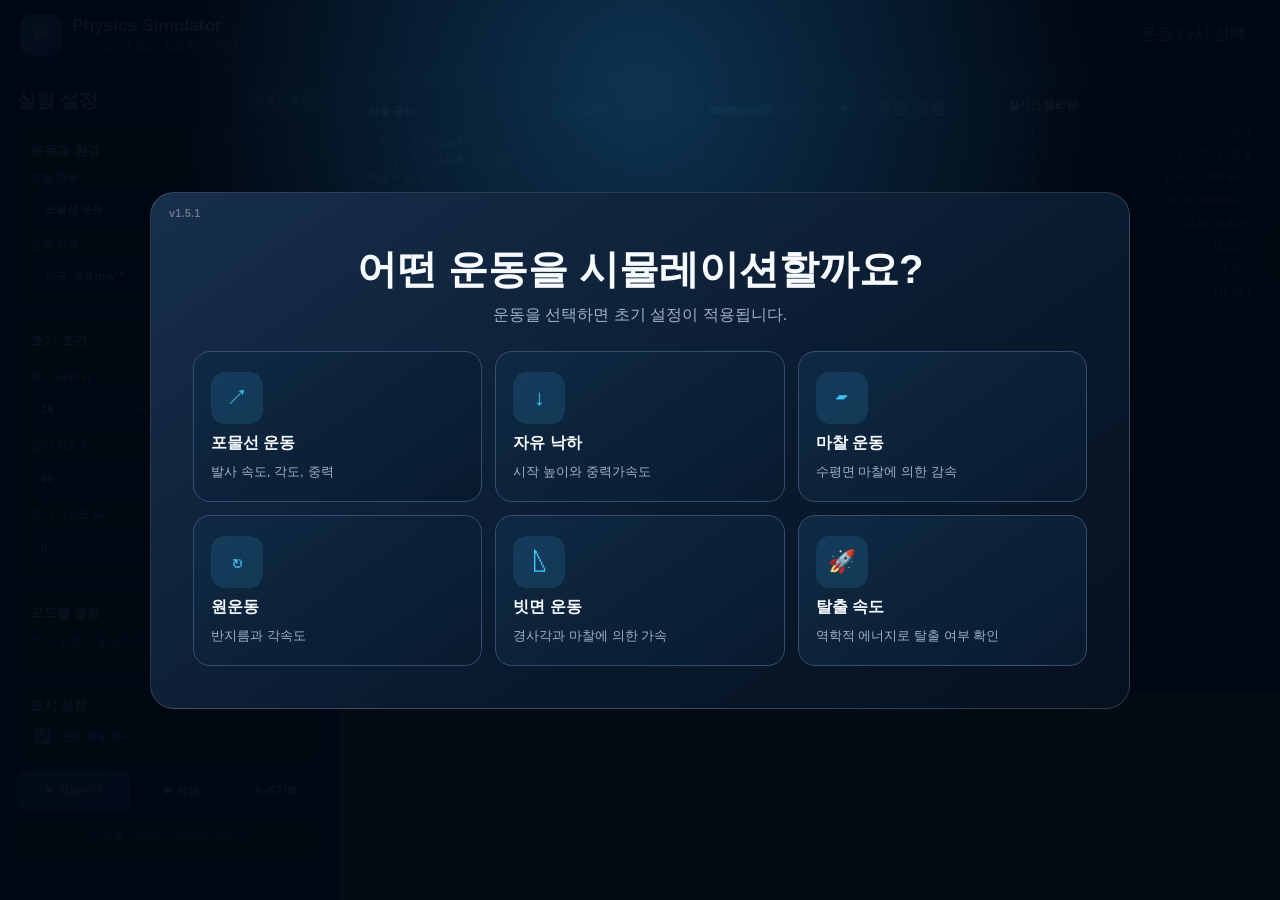
==== commit 4dd1a899: "Update index .html" ====
--- a/index .html
+++ b/index .html
@@ -633,7 +633,6 @@
 
 
 <script>
-/* v1.4.2.1: keep escape-velocity initial speed controls synchronized with the simulation */
 (function () {
   function syncEscapeInitialSpeed() {
     const selectors = [
@@ -682,7 +681,7 @@
 
   <div id="modeModal" class="modal">
     <section class="mode-dialog">
-      <span class="version-badge">v1.4.3</span>
+      <span class="version-badge">v1.5.1</span>
 
 
   <h2>어떤 운동을 시뮬레이션할까요?</h2>
@@ -751,7 +750,7 @@
       <div class="logo">P</div>
       <div>
         <h1>Physics Simulator</h1>
-        <p>인터랙티브 물리 실험실 · v1.4.3</p>
+        <p>인터랙티브 물리 실험실 · v1.5.1</p>
       </div>
     </div>
 
